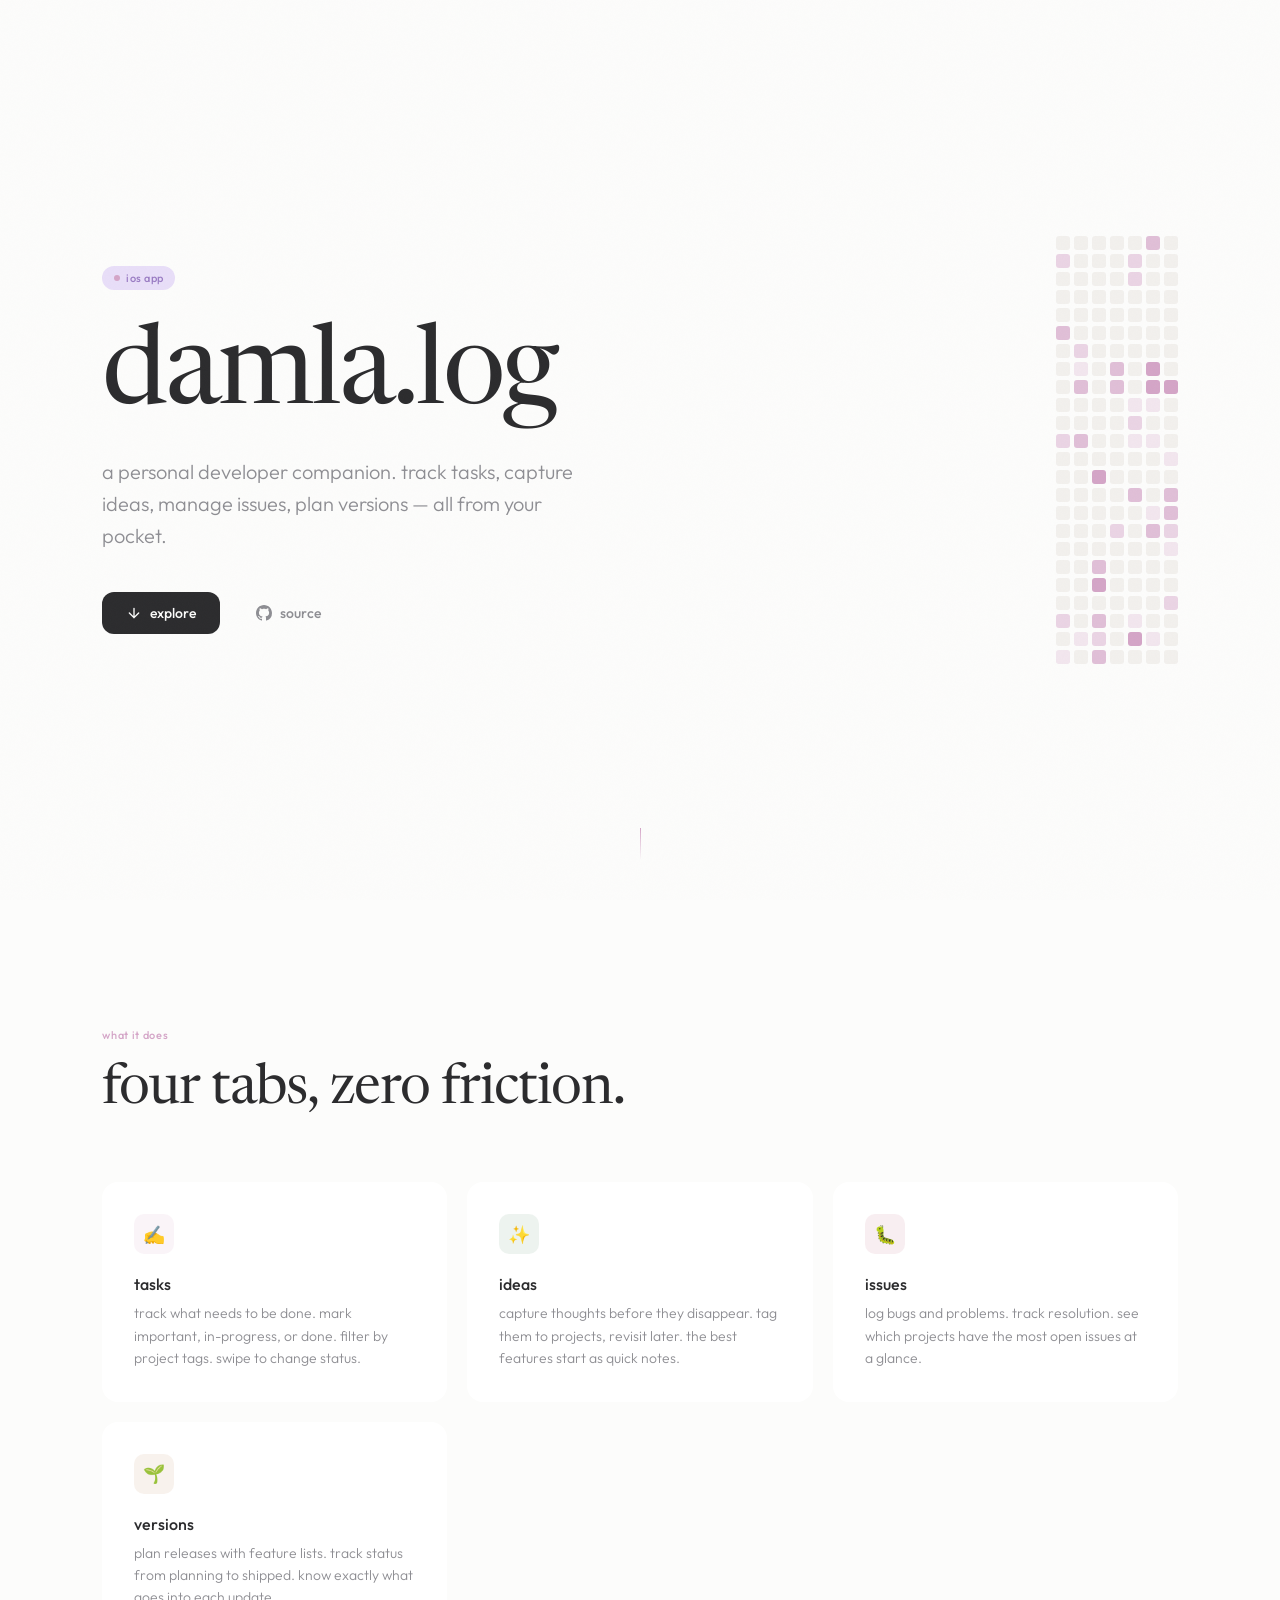
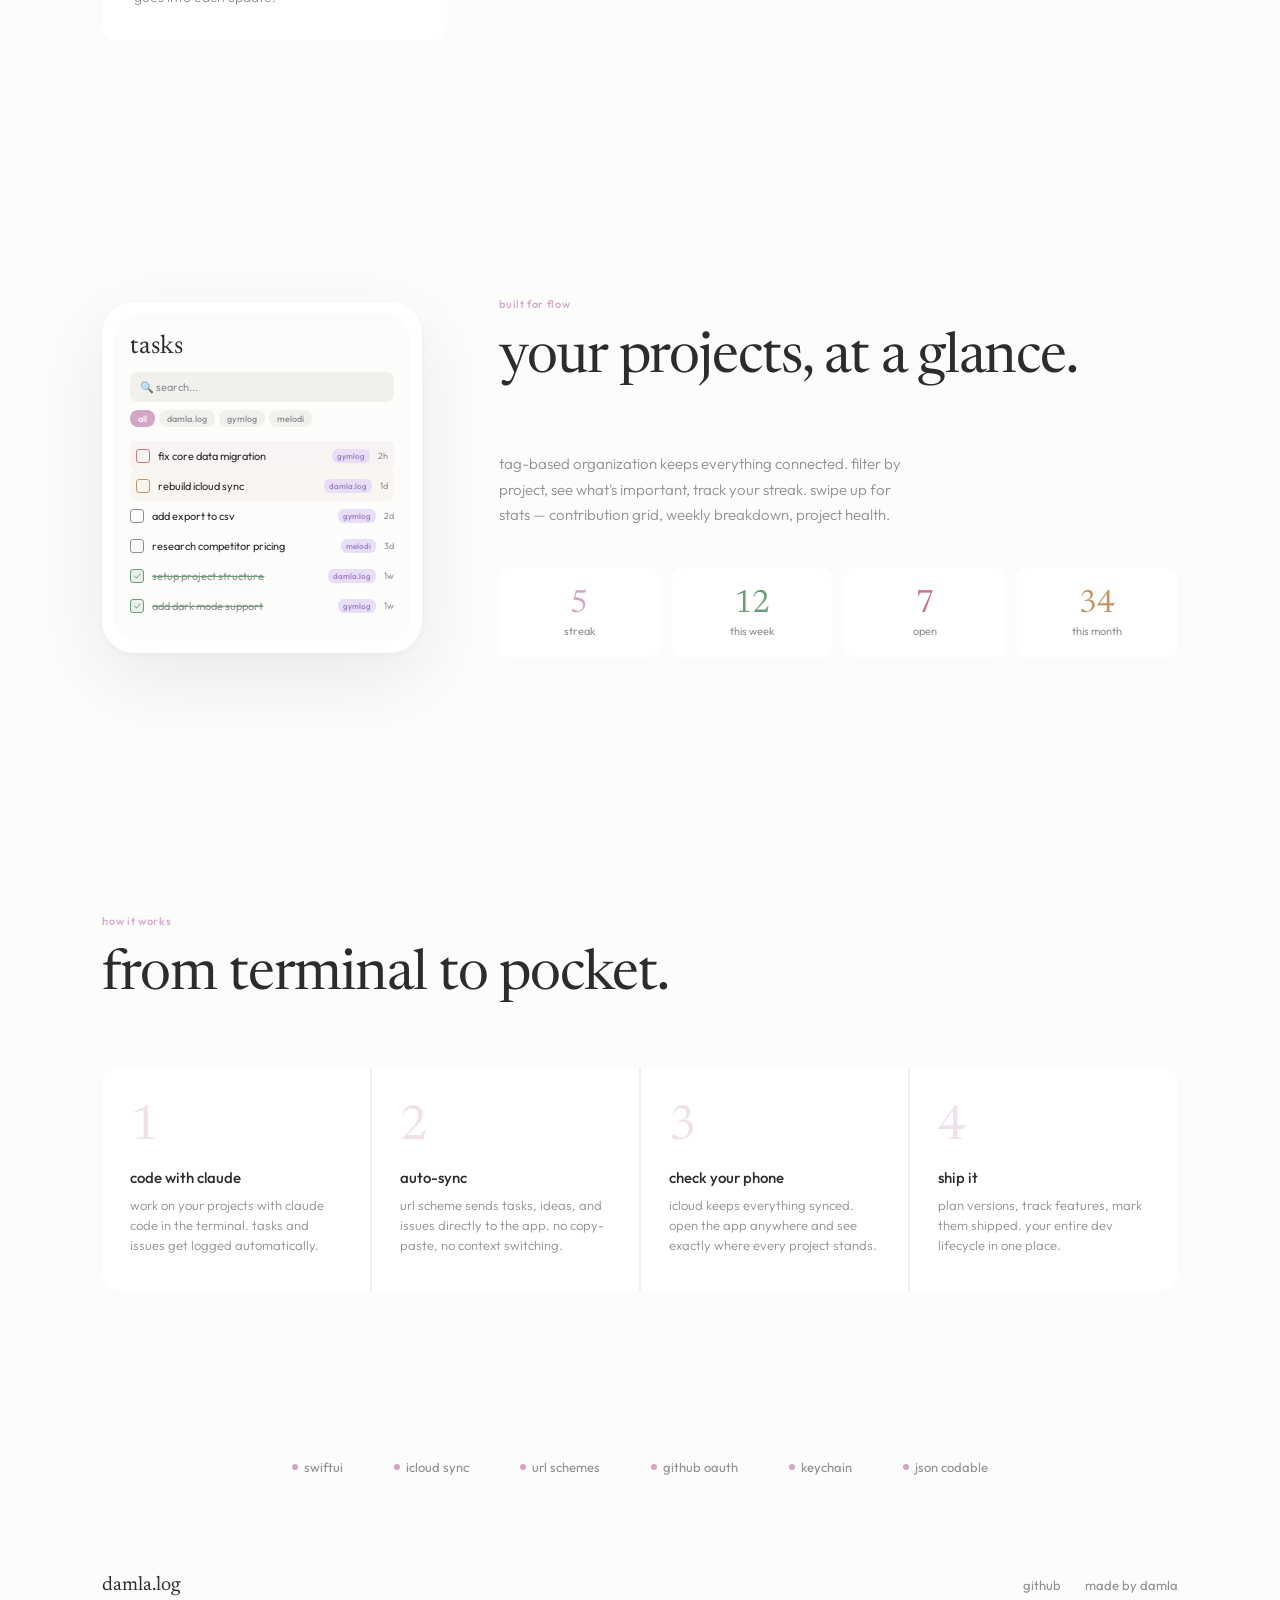
==== damla-log/index.html @ 57255f28 "add damla.log landing page, update project description" ====
<!DOCTYPE html>
<html lang="en">
<head>
<meta charset="UTF-8">
<meta name="viewport" content="width=device-width, initial-scale=1.0">
<title>damla.log — developer companion</title>
<link rel="preconnect" href="https://fonts.googleapis.com">
<link rel="preconnect" href="https://fonts.gstatic.com" crossorigin>
<link href="https://fonts.googleapis.com/css2?family=Newsreader:ital,opsz,wght@0,6..72,300;0,6..72,400;0,6..72,500;1,6..72,300;1,6..72,400&family=Outfit:wght@200;300;400;500&display=swap" rel="stylesheet">
<style>
  :root {
    --bg: #FCFCFB;
    --text: #2C2C2E;
    --text-sec: #8E8E93;
    --accent: #D4A5C7;
    --accent-soft: rgba(212, 165, 199, 0.12);
    --accent-mid: rgba(212, 165, 199, 0.35);
    --done: #6B9E78;
    --done-soft: rgba(107, 158, 120, 0.12);
    --imp: #C4748A;
    --ip: #C4956A;
    --card: #FFFFFF;
    --search: #F2F0ED;
    --tag-pill: #E8DEF8;
    --tag-text: #9B7DC4;
  }

  * { margin: 0; padding: 0; box-sizing: border-box; }

  html { scroll-behavior: smooth; }

  body {
    font-family: 'Outfit', sans-serif;
    background: var(--bg);
    color: var(--text);
    overflow-x: hidden;
    -webkit-font-smoothing: antialiased;
  }

  ::selection {
    background: var(--accent-mid);
    color: var(--text);
  }

  /* ---- NOISE TEXTURE ---- */
  body::before {
    content: '';
    position: fixed;
    inset: 0;
    opacity: 0.018;
    background-image: url("data:image/svg+xml,%3Csvg viewBox='0 0 256 256' xmlns='http://www.w3.org/2000/svg'%3E%3Cfilter id='n'%3E%3CfeTurbulence type='fractalNoise' baseFrequency='0.9' numOctaves='4' stitchTiles='stitch'/%3E%3C/filter%3E%3Crect width='100%25' height='100%25' filter='url(%23n)'/%3E%3C/svg%3E");
    background-size: 200px;
    pointer-events: none;
    z-index: 9999;
  }

  /* ---- HERO ---- */
  .hero {
    min-height: 100vh;
    display: flex;
    flex-direction: column;
    justify-content: center;
    padding: 0 clamp(24px, 8vw, 120px);
    position: relative;
  }

  .hero-badge {
    display: inline-flex;
    align-items: center;
    gap: 6px;
    font-size: 11px;
    font-weight: 500;
    letter-spacing: 0.04em;
    color: var(--tag-text);
    background: var(--tag-pill);
    padding: 5px 12px;
    border-radius: 20px;
    width: fit-content;
    margin-bottom: 32px;
    opacity: 0;
    animation: fadeUp 0.8s ease forwards;
    animation-delay: 0.2s;
  }

  .hero-badge .dot {
    width: 6px; height: 6px;
    background: var(--accent);
    border-radius: 50%;
  }

  .hero h1 {
    font-family: 'Newsreader', serif;
    font-size: clamp(52px, 9vw, 110px);
    font-weight: 400;
    line-height: 1.0;
    letter-spacing: -0.025em;
    color: var(--text);
    margin-bottom: 24px;
    opacity: 0;
    animation: fadeUp 0.8s ease forwards;
    animation-delay: 0.35s;
  }

  .hero h1 em {
    font-style: italic;
  }

  .hero-sub {
    font-size: clamp(16px, 2vw, 20px);
    font-weight: 300;
    color: var(--text-sec);
    max-width: 480px;
    line-height: 1.6;
    opacity: 0;
    animation: fadeUp 0.8s ease forwards;
    animation-delay: 0.5s;
  }

  .hero-cta {
    display: flex;
    gap: 12px;
    margin-top: 40px;
    opacity: 0;
    animation: fadeUp 0.8s ease forwards;
    animation-delay: 0.65s;
  }

  .btn {
    display: inline-flex;
    align-items: center;
    gap: 8px;
    padding: 12px 24px;
    border-radius: 12px;
    font-family: 'Outfit', sans-serif;
    font-size: 14px;
    font-weight: 500;
    text-decoration: none;
    cursor: pointer;
    transition: all 0.3s ease;
    border: none;
  }

  .btn-primary {
    background: var(--text);
    color: var(--bg);
  }

  .btn-primary:hover {
    background: #1a1a1c;
    transform: translateY(-1px);
    box-shadow: 0 8px 24px rgba(0,0,0,0.12);
  }

  .btn-ghost {
    background: transparent;
    color: var(--text-sec);
  }

  .btn-ghost:hover {
    color: var(--text);
    background: var(--search);
  }

  .hero-grid {
    position: absolute;
    right: clamp(24px, 8vw, 120px);
    top: 50%;
    transform: translateY(-50%);
    display: grid;
    grid-template-columns: repeat(7, 1fr);
    gap: 4px;
    opacity: 0;
    animation: fadeIn 1.2s ease forwards;
    animation-delay: 0.8s;
  }

  .hero-grid .cell {
    width: clamp(8px, 1.1vw, 14px);
    aspect-ratio: 1;
    border-radius: 3px;
    background: var(--search);
    transition: background 0.4s ease;
  }

  .hero-grid .cell.l1 { background: rgba(212,165,199,0.25); }
  .hero-grid .cell.l2 { background: rgba(212,165,199,0.45); }
  .hero-grid .cell.l3 { background: rgba(212,165,199,0.7); }
  .hero-grid .cell.l4 { background: var(--accent); }

  .scroll-hint {
    position: absolute;
    bottom: 40px;
    left: 50%;
    transform: translateX(-50%);
    display: flex;
    flex-direction: column;
    align-items: center;
    gap: 8px;
    color: var(--text-sec);
    font-size: 11px;
    letter-spacing: 0.05em;
    opacity: 0;
    animation: fadeIn 0.8s ease forwards;
    animation-delay: 1.2s;
  }

  .scroll-line {
    width: 1px;
    height: 32px;
    background: linear-gradient(to bottom, var(--accent), transparent);
    animation: pulse 2s ease infinite;
  }

  /* ---- SECTION: FEATURES ---- */
  .section {
    padding: clamp(60px, 10vw, 140px) clamp(24px, 8vw, 120px);
  }

  .section-label {
    font-size: 11px;
    font-weight: 500;
    letter-spacing: 0.06em;
    color: var(--accent);
    margin-bottom: 16px;
  }

  .section-title {
    font-family: 'Newsreader', serif;
    font-size: clamp(32px, 5vw, 56px);
    font-weight: 400;
    line-height: 1.15;
    letter-spacing: -0.02em;
    margin-bottom: 60px;
    max-width: 600px;
  }

  .features-grid {
    display: grid;
    grid-template-columns: repeat(auto-fit, minmax(280px, 1fr));
    gap: 20px;
  }

  .feature-card {
    padding: 32px;
    background: var(--card);
    border-radius: 16px;
    transition: all 0.4s ease;
    position: relative;
    overflow: hidden;
  }

  .feature-card::before {
    content: '';
    position: absolute;
    top: 0; left: 0; right: 0;
    height: 2px;
    background: linear-gradient(90deg, transparent, var(--accent), transparent);
    opacity: 0;
    transition: opacity 0.4s ease;
  }

  .feature-card:hover::before { opacity: 1; }

  .feature-card:hover {
    transform: translateY(-4px);
    box-shadow: 0 12px 40px rgba(212,165,199,0.1);
  }

  .feature-icon {
    width: 40px; height: 40px;
    border-radius: 10px;
    display: flex;
    align-items: center;
    justify-content: center;
    font-size: 18px;
    margin-bottom: 20px;
  }

  .feature-card h3 {
    font-family: 'Outfit', sans-serif;
    font-size: 16px;
    font-weight: 500;
    margin-bottom: 8px;
  }

  .feature-card p {
    font-size: 14px;
    font-weight: 300;
    color: var(--text-sec);
    line-height: 1.6;
  }

  /* ---- SECTION: HOW IT WORKS ---- */
  .flow {
    display: grid;
    grid-template-columns: repeat(4, 1fr);
    gap: 2px;
    background: var(--search);
    border-radius: 16px;
    overflow: hidden;
  }

  .flow-step {
    background: var(--card);
    padding: 36px 28px;
    position: relative;
  }

  .flow-num {
    font-family: 'Newsreader', serif;
    font-size: 48px;
    color: var(--accent-mid);
    line-height: 1;
    margin-bottom: 16px;
  }

  .flow-step h4 {
    font-size: 15px;
    font-weight: 500;
    margin-bottom: 8px;
  }

  .flow-step p {
    font-size: 13px;
    font-weight: 300;
    color: var(--text-sec);
    line-height: 1.55;
  }

  /* ---- SECTION: PHONE MOCKUP ---- */
  .mockup-section {
    display: flex;
    align-items: center;
    gap: clamp(40px, 6vw, 100px);
    padding: clamp(60px, 10vw, 140px) clamp(24px, 8vw, 120px);
  }

  .mockup-text {
    flex: 1;
  }

  .mockup-phone {
    flex-shrink: 0;
    width: clamp(240px, 28vw, 320px);
    background: var(--card);
    border-radius: 32px;
    padding: 12px;
    box-shadow: 0 24px 80px rgba(0,0,0,0.08), 0 2px 8px rgba(0,0,0,0.04);
  }

  .mockup-screen {
    background: var(--bg);
    border-radius: 24px;
    overflow: hidden;
    padding: 20px 16px;
  }

  .mock-nav {
    font-family: 'Newsreader', serif;
    font-size: 26px;
    margin-bottom: 12px;
  }

  .mock-search {
    background: var(--search);
    border-radius: 8px;
    padding: 8px 10px;
    font-size: 11px;
    color: var(--text-sec);
    margin-bottom: 8px;
  }

  .mock-pills {
    display: flex;
    gap: 4px;
    margin-bottom: 14px;
  }

  .mock-pill {
    padding: 3px 8px;
    border-radius: 8px;
    font-size: 9px;
    font-weight: 500;
    background: var(--search);
    color: var(--text-sec);
  }

  .mock-pill.active {
    background: var(--accent);
    color: white;
  }

  .mock-row {
    display: flex;
    align-items: center;
    gap: 8px;
    padding: 8px 0;
  }

  .mock-check {
    width: 14px; height: 14px;
    border-radius: 3px;
    border: 1.5px solid var(--text-sec);
    flex-shrink: 0;
  }

  .mock-check.imp { border-color: var(--imp); }
  .mock-check.ip { border-color: var(--ip); }
  .mock-check.done {
    border-color: var(--done);
    background: var(--done-soft);
    position: relative;
  }

  .mock-check.done::after {
    content: '✓';
    position: absolute;
    inset: 0;
    display: flex;
    align-items: center;
    justify-content: center;
    font-size: 9px;
    color: var(--done);
  }

  .mock-title {
    font-size: 11px;
    flex: 1;
    white-space: nowrap;
    overflow: hidden;
    text-overflow: ellipsis;
  }

  .mock-title.done {
    text-decoration: line-through;
    color: var(--text-sec);
    text-decoration-color: var(--done);
  }

  .mock-tag {
    font-size: 8px;
    font-weight: 500;
    padding: 2px 5px;
    border-radius: 6px;
    background: var(--tag-pill);
    color: var(--tag-text);
    flex-shrink: 0;
  }

  .mock-time {
    font-size: 9px;
    color: var(--text-sec);
    flex-shrink: 0;
  }

  .mock-row.imp-bg { background: rgba(196,116,138,0.06); border-radius: 6px; padding: 8px 6px; }
  .mock-row.ip-bg { background: rgba(196,149,106,0.06); border-radius: 6px; padding: 8px 6px; }

  /* ---- STATS SHOWCASE ---- */
  .stats-showcase {
    display: grid;
    grid-template-columns: repeat(4, 1fr);
    gap: 12px;
    margin-top: 40px;
  }

  .stat-card {
    text-align: center;
    padding: 20px 12px;
    background: var(--card);
    border-radius: 12px;
  }

  .stat-val {
    font-family: 'Newsreader', serif;
    font-size: 32px;
    line-height: 1;
  }

  .stat-label {
    font-size: 11px;
    font-weight: 400;
    color: var(--text-sec);
    margin-top: 4px;
  }

  /* ---- TECH STRIP ---- */
  .tech-strip {
    display: flex;
    align-items: center;
    justify-content: center;
    gap: clamp(24px, 4vw, 60px);
    padding: 40px 24px;
    flex-wrap: wrap;
  }

  .tech-item {
    font-size: 13px;
    font-weight: 400;
    color: var(--text-sec);
    display: flex;
    align-items: center;
    gap: 6px;
  }

  .tech-dot {
    width: 6px; height: 6px;
    border-radius: 50%;
    background: var(--accent);
  }

  /* ---- FOOTER ---- */
  footer {
    padding: 60px clamp(24px, 8vw, 120px);
    display: flex;
    justify-content: space-between;
    align-items: center;
    flex-wrap: wrap;
    gap: 20px;
  }

  .footer-left {
    font-family: 'Newsreader', serif;
    font-size: 20px;
  }

  .footer-left em {
    font-style: italic;
  }

  .footer-right {
    font-size: 13px;
    color: var(--text-sec);
    display: flex;
    gap: 24px;
  }

  .footer-right a {
    color: var(--text-sec);
    text-decoration: none;
    transition: color 0.2s;
  }

  .footer-right a:hover { color: var(--accent); }

  /* ---- ANIMATIONS ---- */
  @keyframes fadeUp {
    from { opacity: 0; transform: translateY(20px); }
    to { opacity: 1; transform: translateY(0); }
  }

  @keyframes fadeIn {
    from { opacity: 0; }
    to { opacity: 1; }
  }

  @keyframes pulse {
    0%, 100% { opacity: 0.3; }
    50% { opacity: 1; }
  }

  .reveal {
    opacity: 0;
    transform: translateY(30px);
    transition: all 0.7s ease;
  }

  .reveal.visible {
    opacity: 1;
    transform: translateY(0);
  }

  /* ---- RESPONSIVE ---- */
  @media (max-width: 900px) {
    .hero-grid { display: none; }
    .flow { grid-template-columns: repeat(2, 1fr); }
    .mockup-section { flex-direction: column-reverse; text-align: center; }
    .mockup-text .section-title { margin-left: auto; margin-right: auto; }
  }

  @media (max-width: 600px) {
    .flow { grid-template-columns: 1fr; }
    .features-grid { grid-template-columns: 1fr; }
    .stats-showcase { grid-template-columns: repeat(2, 1fr); }
    .hero-cta { flex-direction: column; }
  }
</style>
</head>
<body>

<!-- HERO -->
<section class="hero">
  <div class="hero-badge"><span class="dot"></span> ios app</div>
  <h1>damla.log</h1>
  <p class="hero-sub">a personal developer companion. track tasks, capture ideas, manage issues, plan versions — all from your pocket.</p>
  <div class="hero-cta">
    <a href="#features" class="btn btn-primary">
      <svg width="16" height="16" fill="none" stroke="currentColor" stroke-width="2" stroke-linecap="round" viewBox="0 0 24 24"><path d="M12 5v14M5 12l7 7 7-7"/></svg>
      explore
    </a>
    <a href="https://github.com/nosey-dewdrop/damla.log" class="btn btn-ghost" target="_blank">
      <svg width="16" height="16" fill="currentColor" viewBox="0 0 24 24"><path d="M12 0C5.37 0 0 5.37 0 12c0 5.31 3.435 9.795 8.205 11.385.6.105.825-.255.825-.57 0-.285-.015-1.23-.015-2.235-3.015.555-3.795-.735-4.035-1.41-.135-.345-.72-1.41-1.23-1.695-.42-.225-1.02-.78-.015-.795.945-.015 1.62.87 1.845 1.23 1.08 1.815 2.805 1.305 3.495.99.105-.78.42-1.305.765-1.605-2.67-.3-5.46-1.335-5.46-5.925 0-1.305.465-2.385 1.23-3.225-.12-.3-.54-1.53.12-3.18 0 0 1.005-.315 3.3 1.23.96-.27 1.98-.405 3-.405s2.04.135 3 .405c2.295-1.56 3.3-1.23 3.3-1.23.66 1.65.24 2.88.12 3.18.765.84 1.23 1.905 1.23 3.225 0 4.605-2.805 5.625-5.475 5.925.435.375.81 1.095.81 2.22 0 1.605-.015 2.895-.015 3.3 0 .315.225.69.825.57A12.02 12.02 0 0024 12c0-6.63-5.37-12-12-12z"/></svg>
      source
    </a>
  </div>

  <!-- Contribution grid decoration -->
  <div class="hero-grid" id="heroGrid"></div>

  <div class="scroll-hint">
    <div class="scroll-line"></div>
  </div>
</section>

<!-- FEATURES -->
<section class="section" id="features">
  <div class="reveal">
    <div class="section-label">what it does</div>
    <h2 class="section-title">four tabs, zero friction.</h2>
  </div>

  <div class="features-grid">
    <div class="feature-card reveal">
      <div class="feature-icon" style="background: var(--accent-soft);">&#9997;&#65039;</div>
      <h3>tasks</h3>
      <p>track what needs to be done. mark important, in-progress, or done. filter by project tags. swipe to change status.</p>
    </div>
    <div class="feature-card reveal">
      <div class="feature-icon" style="background: rgba(107,158,120,0.12);">&#10024;</div>
      <h3>ideas</h3>
      <p>capture thoughts before they disappear. tag them to projects, revisit later. the best features start as quick notes.</p>
    </div>
    <div class="feature-card reveal">
      <div class="feature-icon" style="background: rgba(196,116,138,0.12);">&#128027;</div>
      <h3>issues</h3>
      <p>log bugs and problems. track resolution. see which projects have the most open issues at a glance.</p>
    </div>
    <div class="feature-card reveal">
      <div class="feature-icon" style="background: rgba(196,149,106,0.12);">&#127793;</div>
      <h3>versions</h3>
      <p>plan releases with feature lists. track status from planning to shipped. know exactly what goes into each update.</p>
    </div>
  </div>
</section>

<!-- PHONE MOCKUP + STATS -->
<section class="mockup-section">
  <div class="mockup-phone reveal">
    <div class="mockup-screen">
      <div class="mock-nav">tasks</div>
      <div class="mock-search">&#128269; search...</div>
      <div class="mock-pills">
        <span class="mock-pill active">all</span>
        <span class="mock-pill">damla.log</span>
        <span class="mock-pill">gymlog</span>
        <span class="mock-pill">melodi</span>
      </div>
      <div class="mock-row imp-bg">
        <div class="mock-check imp"></div>
        <span class="mock-title">fix core data migration</span>
        <span class="mock-tag">gymlog</span>
        <span class="mock-time">2h</span>
      </div>
      <div class="mock-row ip-bg">
        <div class="mock-check ip"></div>
        <span class="mock-title">rebuild icloud sync</span>
        <span class="mock-tag">damla.log</span>
        <span class="mock-time">1d</span>
      </div>
      <div class="mock-row">
        <div class="mock-check"></div>
        <span class="mock-title">add export to csv</span>
        <span class="mock-tag">gymlog</span>
        <span class="mock-time">2d</span>
      </div>
      <div class="mock-row">
        <div class="mock-check"></div>
        <span class="mock-title">research competitor pricing</span>
        <span class="mock-tag">melodi</span>
        <span class="mock-time">3d</span>
      </div>
      <div class="mock-row">
        <div class="mock-check done"></div>
        <span class="mock-title done">setup project structure</span>
        <span class="mock-tag">damla.log</span>
        <span class="mock-time">1w</span>
      </div>
      <div class="mock-row">
        <div class="mock-check done"></div>
        <span class="mock-title done">add dark mode support</span>
        <span class="mock-tag">gymlog</span>
        <span class="mock-time">1w</span>
      </div>
    </div>
  </div>

  <div class="mockup-text">
    <div class="reveal">
      <div class="section-label">built for flow</div>
      <h2 class="section-title">your projects, at a glance.</h2>
      <p style="font-size: 15px; font-weight: 300; color: var(--text-sec); line-height: 1.7; max-width: 420px;">
        tag-based organization keeps everything connected. filter by project, see what's important, track your streak. swipe up for stats — contribution grid, weekly breakdown, project health.
      </p>
    </div>

    <div class="stats-showcase reveal">
      <div class="stat-card">
        <div class="stat-val" style="color: var(--accent);">5</div>
        <div class="stat-label">streak</div>
      </div>
      <div class="stat-card">
        <div class="stat-val" style="color: var(--done);">12</div>
        <div class="stat-label">this week</div>
      </div>
      <div class="stat-card">
        <div class="stat-val" style="color: var(--imp);">7</div>
        <div class="stat-label">open</div>
      </div>
      <div class="stat-card">
        <div class="stat-val" style="color: var(--ip);">34</div>
        <div class="stat-label">this month</div>
      </div>
    </div>
  </div>
</section>

<!-- HOW IT WORKS -->
<section class="section">
  <div class="reveal">
    <div class="section-label">how it works</div>
    <h2 class="section-title">from terminal to pocket.</h2>
  </div>

  <div class="flow reveal">
    <div class="flow-step">
      <div class="flow-num">1</div>
      <h4>code with claude</h4>
      <p>work on your projects with claude code in the terminal. tasks and issues get logged automatically.</p>
    </div>
    <div class="flow-step">
      <div class="flow-num">2</div>
      <h4>auto-sync</h4>
      <p>url scheme sends tasks, ideas, and issues directly to the app. no copy-paste, no context switching.</p>
    </div>
    <div class="flow-step">
      <div class="flow-num">3</div>
      <h4>check your phone</h4>
      <p>icloud keeps everything synced. open the app anywhere and see exactly where every project stands.</p>
    </div>
    <div class="flow-step">
      <div class="flow-num">4</div>
      <h4>ship it</h4>
      <p>plan versions, track features, mark them shipped. your entire dev lifecycle in one place.</p>
    </div>
  </div>
</section>

<!-- TECH STRIP -->
<div class="tech-strip reveal">
  <span class="tech-item"><span class="tech-dot"></span> swiftui</span>
  <span class="tech-item"><span class="tech-dot"></span> icloud sync</span>
  <span class="tech-item"><span class="tech-dot"></span> url schemes</span>
  <span class="tech-item"><span class="tech-dot"></span> github oauth</span>
  <span class="tech-item"><span class="tech-dot"></span> keychain</span>
  <span class="tech-item"><span class="tech-dot"></span> json codable</span>
</div>

<!-- FOOTER -->
<footer>
  <div class="footer-left">damla.log</div>
  <div class="footer-right">
    <a href="https://github.com/nosey-dewdrop/damla.log" target="_blank">github</a>
    <span>made by damla</span>
  </div>
</footer>

<script>
// Generate hero contribution grid
const grid = document.getElementById('heroGrid');
for (let w = 0; w < 24; w++) {
  for (let d = 0; d < 7; d++) {
    const cell = document.createElement('div');
    const r = Math.random();
    cell.className = 'cell' + (r > 0.65 ? ' l' + Math.ceil(Math.random() * 4) : '');
    grid.appendChild(cell);
  }
}

// Scroll reveal
const reveals = document.querySelectorAll('.reveal');
const observer = new IntersectionObserver((entries) => {
  entries.forEach((entry, i) => {
    if (entry.isIntersecting) {
      setTimeout(() => entry.target.classList.add('visible'), i * 80);
      observer.unobserve(entry.target);
    }
  });
}, { threshold: 0.15 });

reveals.forEach(el => observer.observe(el));
</script>
</body>
</html>
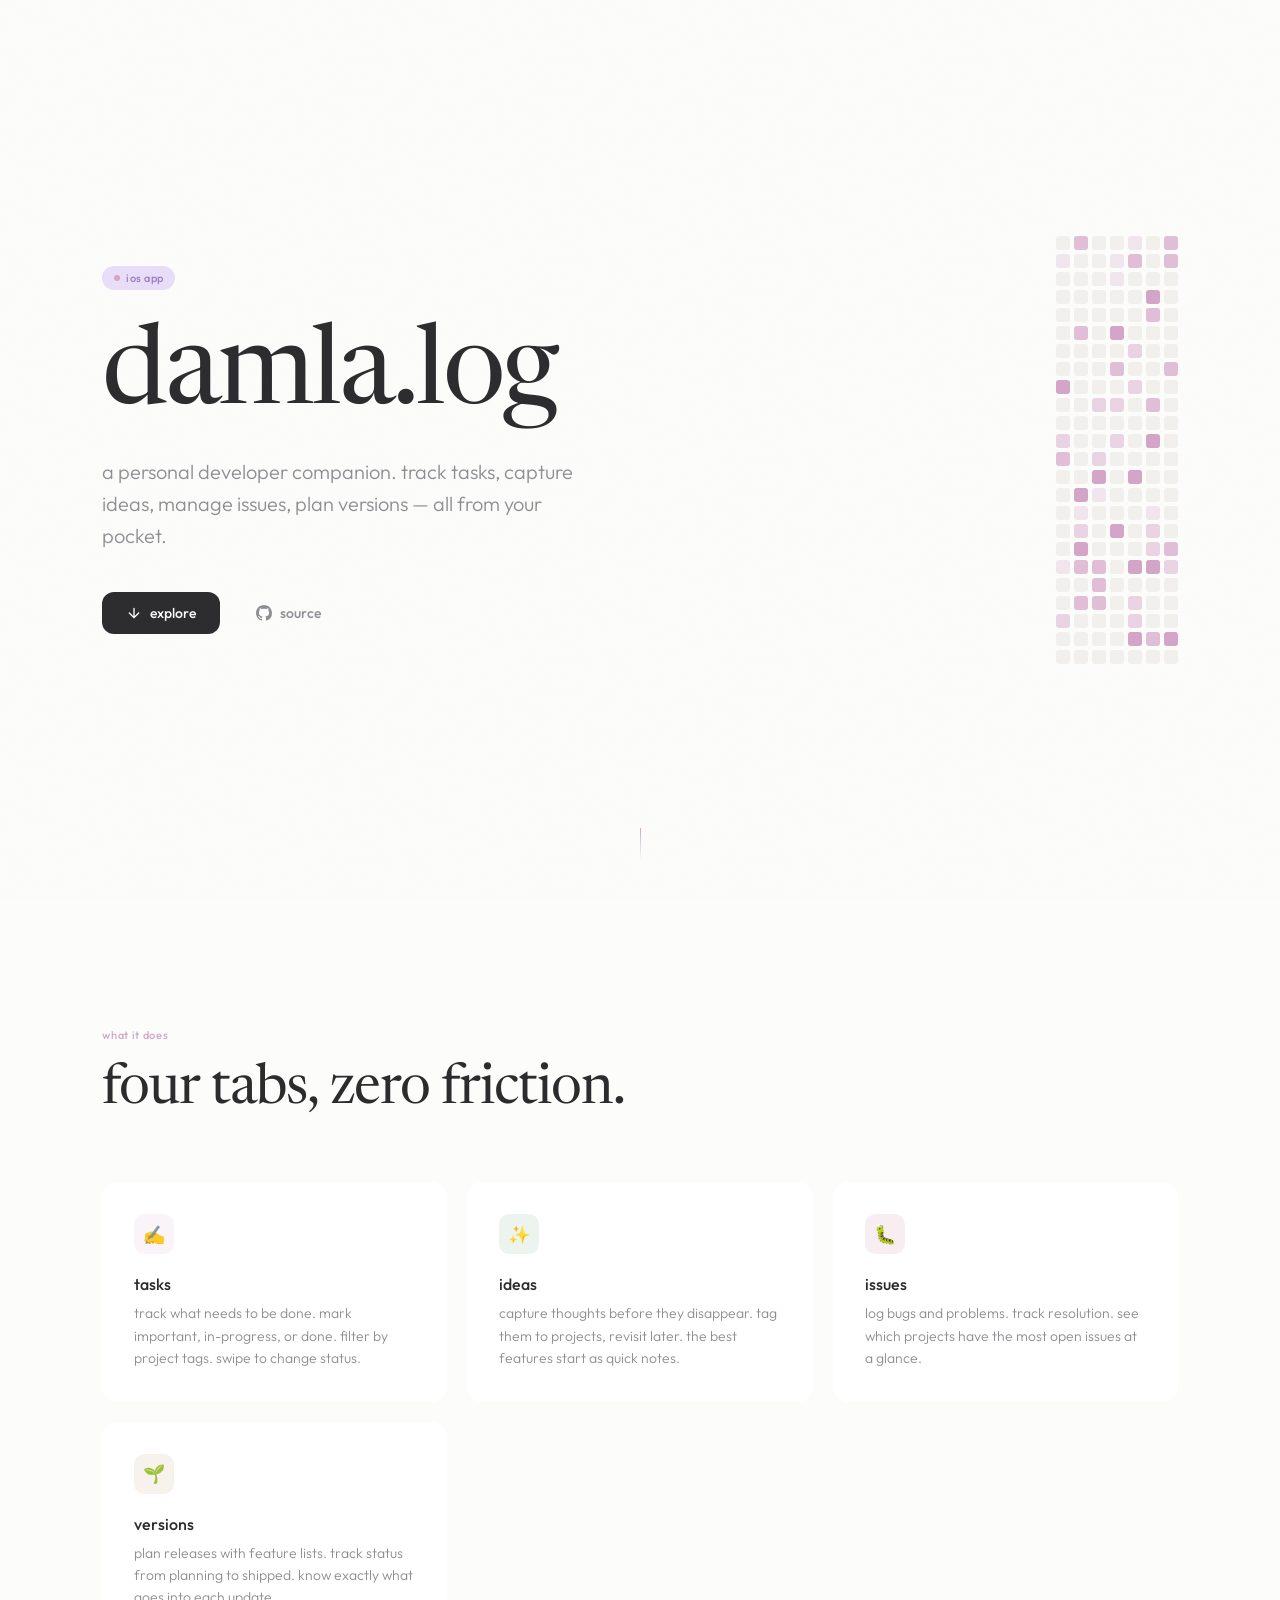
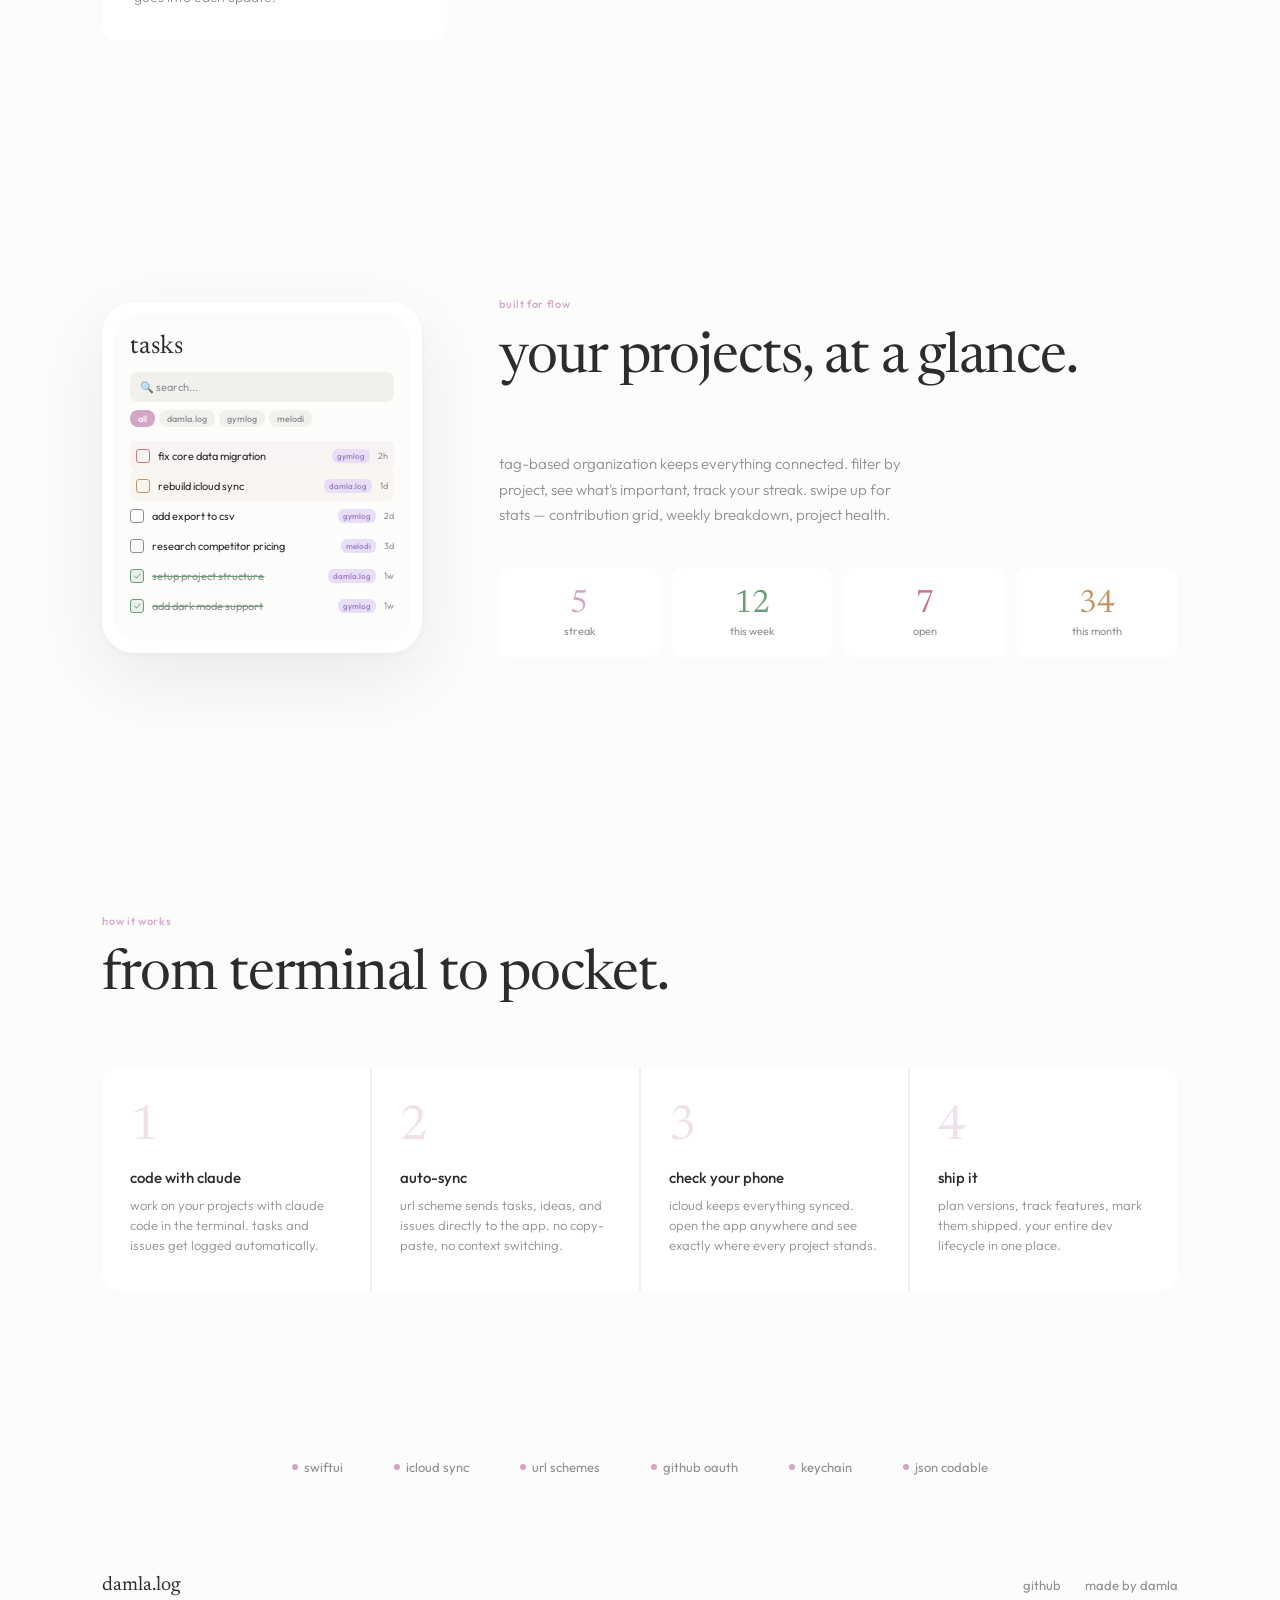
==== commit 8af406d8: "update all links for new github username damlahelloworld" ====
--- a/damla-log/index.html
+++ b/damla-log/index.html
@@ -598,7 +598,7 @@
       <svg width="16" height="16" fill="none" stroke="currentColor" stroke-width="2" stroke-linecap="round" viewBox="0 0 24 24"><path d="M12 5v14M5 12l7 7 7-7"/></svg>
       explore
     </a>
-    <a href="https://github.com/nosey-dewdrop/damla.log" class="btn btn-ghost" target="_blank">
+    <a href="https://github.com/damlahelloworld/damla.log" class="btn btn-ghost" target="_blank">
       <svg width="16" height="16" fill="currentColor" viewBox="0 0 24 24"><path d="M12 0C5.37 0 0 5.37 0 12c0 5.31 3.435 9.795 8.205 11.385.6.105.825-.255.825-.57 0-.285-.015-1.23-.015-2.235-3.015.555-3.795-.735-4.035-1.41-.135-.345-.72-1.41-1.23-1.695-.42-.225-1.02-.78-.015-.795.945-.015 1.62.87 1.845 1.23 1.08 1.815 2.805 1.305 3.495.99.105-.78.42-1.305.765-1.605-2.67-.3-5.46-1.335-5.46-5.925 0-1.305.465-2.385 1.23-3.225-.12-.3-.54-1.53.12-3.18 0 0 1.005-.315 3.3 1.23.96-.27 1.98-.405 3-.405s2.04.135 3 .405c2.295-1.56 3.3-1.23 3.3-1.23.66 1.65.24 2.88.12 3.18.765.84 1.23 1.905 1.23 3.225 0 4.605-2.805 5.625-5.475 5.925.435.375.81 1.095.81 2.22 0 1.605-.015 2.895-.015 3.3 0 .315.225.69.825.57A12.02 12.02 0 0024 12c0-6.63-5.37-12-12-12z"/></svg>
       source
     </a>
@@ -769,7 +769,7 @@
 <footer>
   <div class="footer-left">damla.log</div>
   <div class="footer-right">
-    <a href="https://github.com/nosey-dewdrop/damla.log" target="_blank">github</a>
+    <a href="https://github.com/damlahelloworld/damla.log" target="_blank">github</a>
     <span>made by damla</span>
   </div>
 </footer>
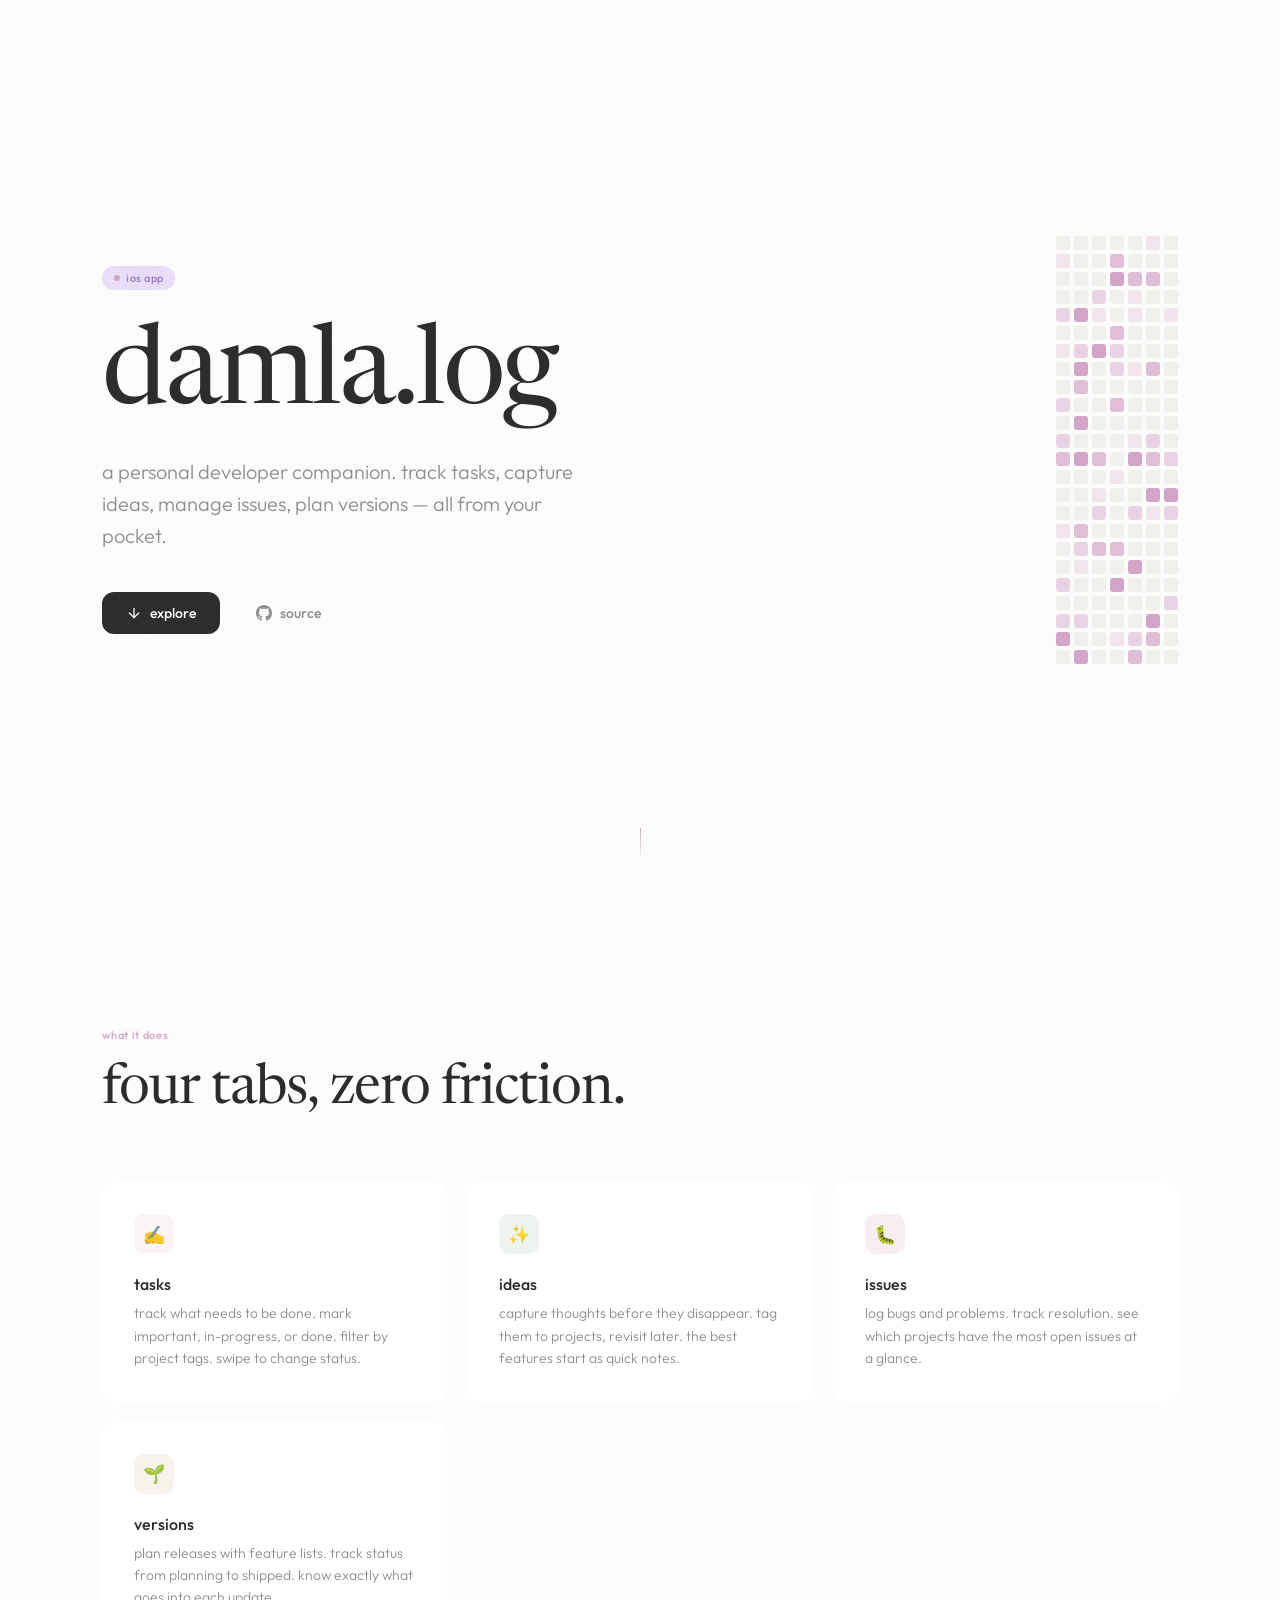
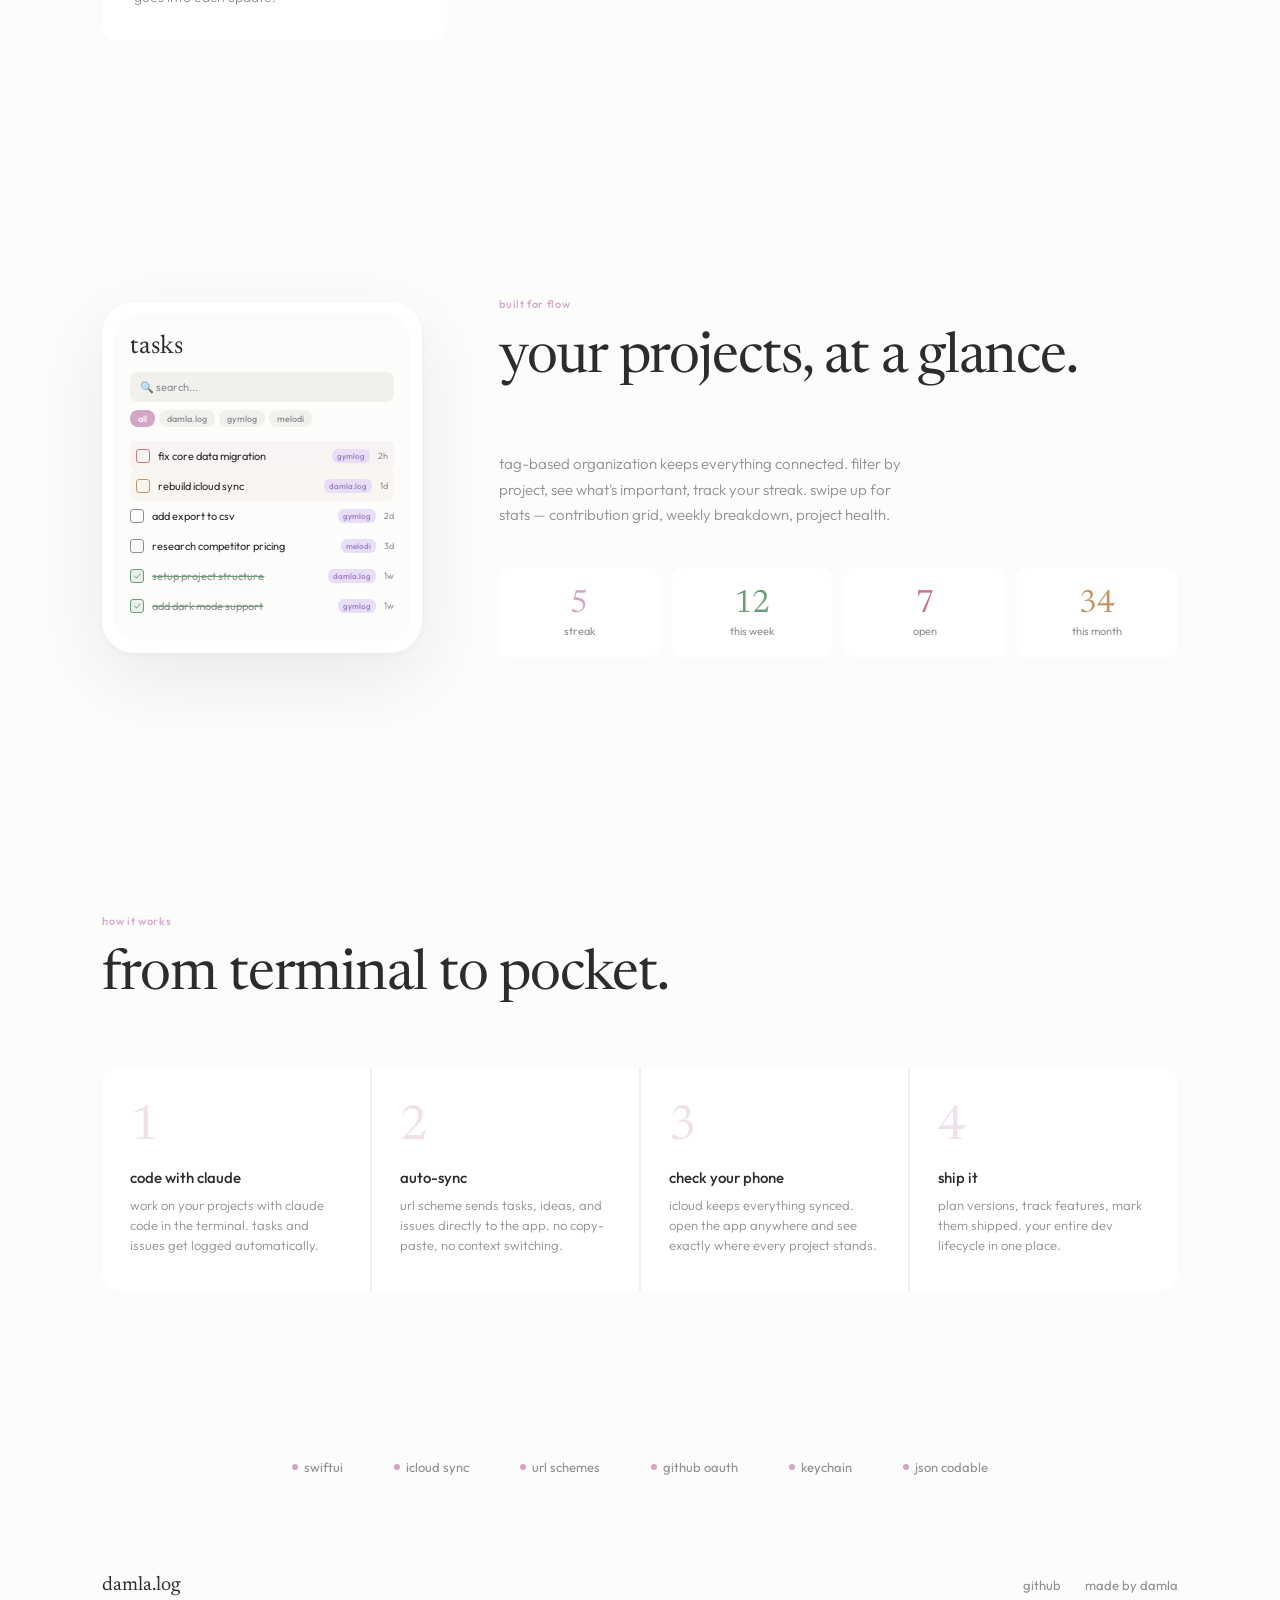
==== commit 8c41e697: "rebrand to noseydewdrop plus hero tagline imagineer" ====
--- a/damla-log/index.html
+++ b/damla-log/index.html
@@ -598,7 +598,7 @@
       <svg width="16" height="16" fill="none" stroke="currentColor" stroke-width="2" stroke-linecap="round" viewBox="0 0 24 24"><path d="M12 5v14M5 12l7 7 7-7"/></svg>
       explore
     </a>
-    <a href="https://github.com/damlahelloworld/damla.log" class="btn btn-ghost" target="_blank">
+    <a href="https://github.com/nosey-dewdrop/damla.log" class="btn btn-ghost" target="_blank">
       <svg width="16" height="16" fill="currentColor" viewBox="0 0 24 24"><path d="M12 0C5.37 0 0 5.37 0 12c0 5.31 3.435 9.795 8.205 11.385.6.105.825-.255.825-.57 0-.285-.015-1.23-.015-2.235-3.015.555-3.795-.735-4.035-1.41-.135-.345-.72-1.41-1.23-1.695-.42-.225-1.02-.78-.015-.795.945-.015 1.62.87 1.845 1.23 1.08 1.815 2.805 1.305 3.495.99.105-.78.42-1.305.765-1.605-2.67-.3-5.46-1.335-5.46-5.925 0-1.305.465-2.385 1.23-3.225-.12-.3-.54-1.53.12-3.18 0 0 1.005-.315 3.3 1.23.96-.27 1.98-.405 3-.405s2.04.135 3 .405c2.295-1.56 3.3-1.23 3.3-1.23.66 1.65.24 2.88.12 3.18.765.84 1.23 1.905 1.23 3.225 0 4.605-2.805 5.625-5.475 5.925.435.375.81 1.095.81 2.22 0 1.605-.015 2.895-.015 3.3 0 .315.225.69.825.57A12.02 12.02 0 0024 12c0-6.63-5.37-12-12-12z"/></svg>
       source
     </a>
@@ -769,7 +769,7 @@
 <footer>
   <div class="footer-left">damla.log</div>
   <div class="footer-right">
-    <a href="https://github.com/damlahelloworld/damla.log" target="_blank">github</a>
+    <a href="https://github.com/nosey-dewdrop/damla.log" target="_blank">github</a>
     <span>made by damla</span>
   </div>
 </footer>
